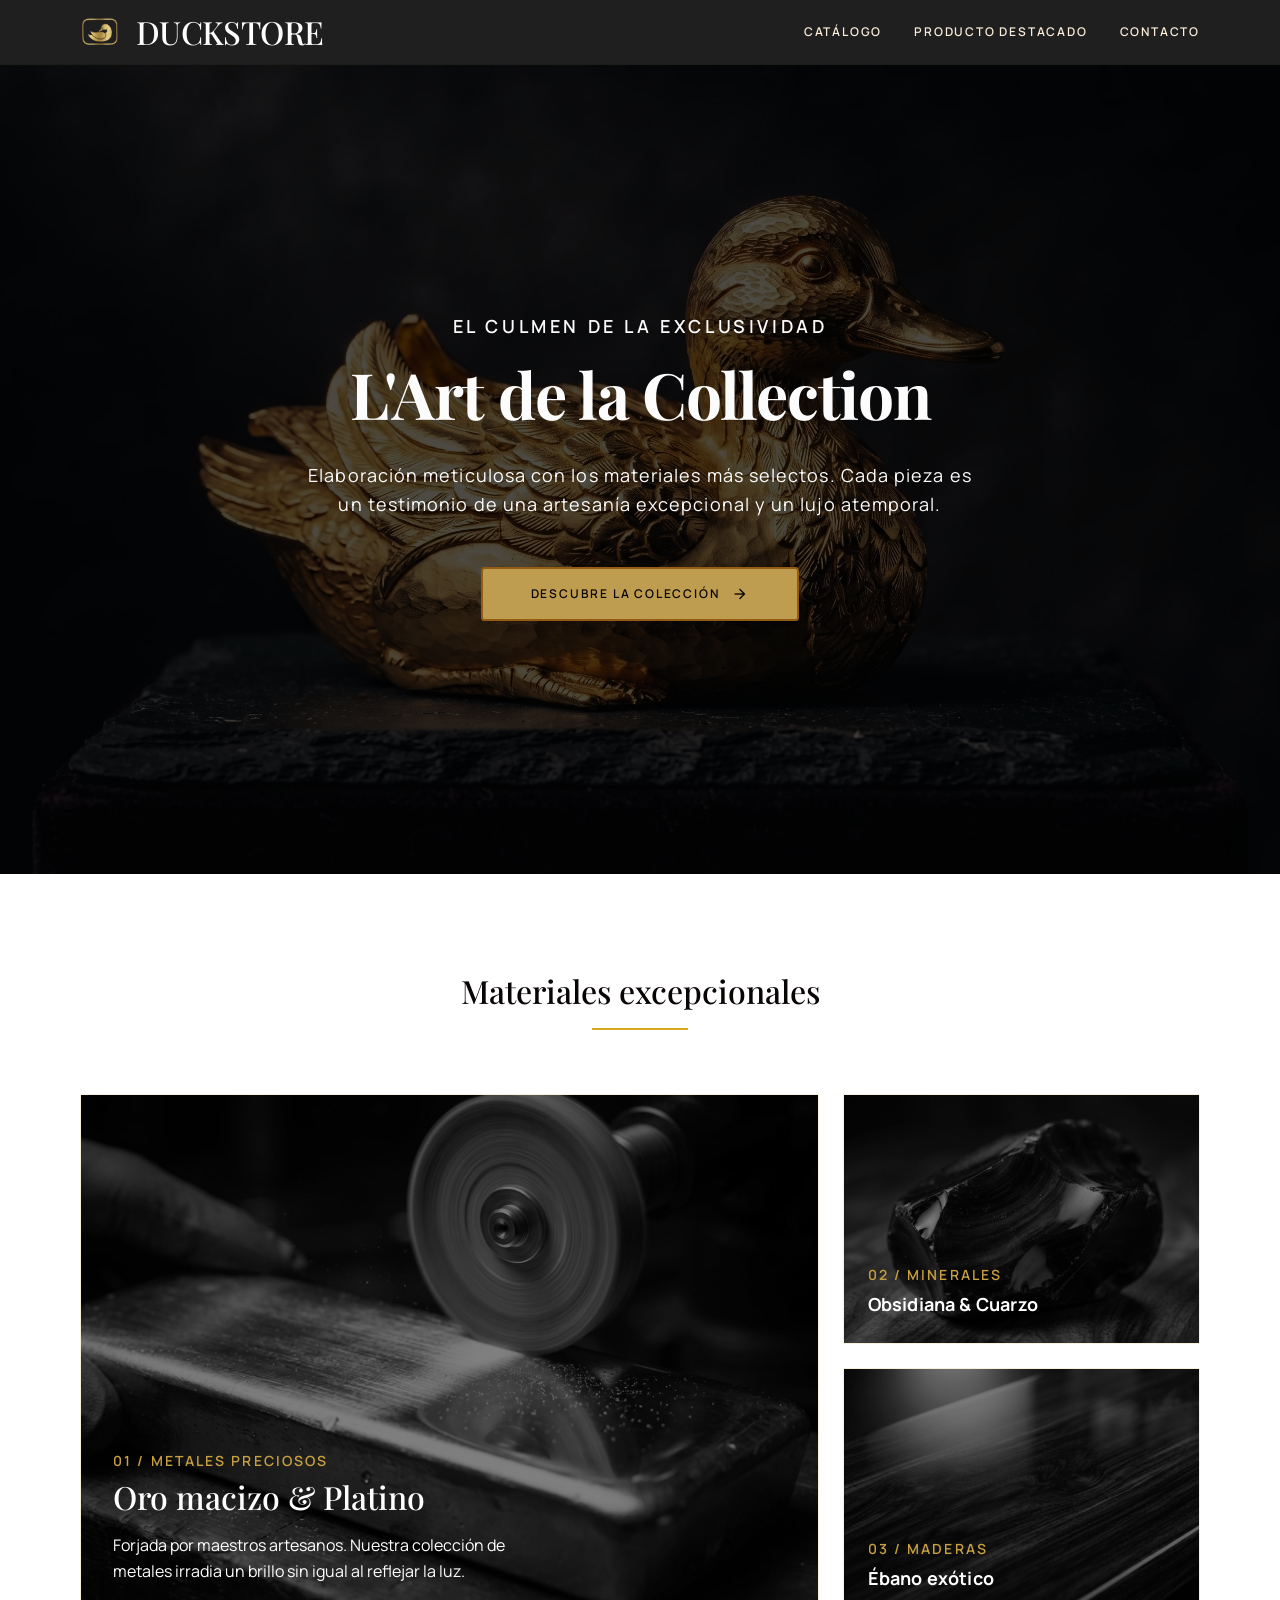
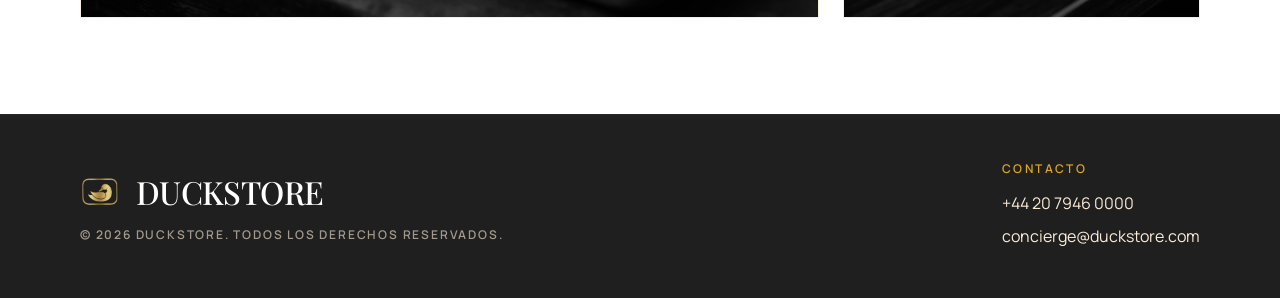
==== index.html @ ca92d534 "feat: change burguer icon and solve problem with active link on mobile" ====
<!DOCTYPE html>
<html lang="es">
<head>
  <meta charset="utf-8">
  <meta name="viewport" content="width=device-width, initial-scale=1.0">
  <title>DuckStore - L'Art de la Collection</title>
  
  <!-- Fuentes -->
  <link rel="preconnect" href="https://fonts.googleapis.com">
  <link rel="preconnect" href="https://fonts.gstatic.com" crossorigin>
  <link href="https://fonts.googleapis.com/css2?family=Material+Symbols+Outlined:wght,FILL@100..700,0..1&display=swap" rel="stylesheet">
  <link href="https://fonts.googleapis.com/css2?family=Playfair+Display:wght@500;600;700&family=Manrope:wght@400;600&display=swap" rel="stylesheet">
  
  <!-- Estilos personalizados -->
  <link rel="stylesheet" href="src/css/styles-inicio.css">
  <link rel="stylesheet" href="src/css/global-styles.css">
  
  <!-- Scripts -->
  <script src="src/js/global-js.js"></script>
</head>
<body>
  <!-- Header / Navegacion -->
  <header class="site-header">
    <div class="container header-inner">
      <a class="logo-link" href="index.html">
        <img 
          src="./src/img/logo-duck.webp"
          alt="DUCKSTORE Logo" 
          class="logo-img"
        >
        <span class="logo-text">DUCKSTORE</span>
      </a>

      <nav class="nav-desktop">
        <a class="nav-link" href="pages/catalog.html">CATÁLOGO</a>
        <a class="nav-link" href="pages/product.html">PRODUCTO DESTACADO</a>
        <a class="nav-link" href="pages/contact.html">CONTACTO</a>
      </nav>
   
      <button class="hamburger-btn" id="hamburger-btn" aria-label="Abrir menú">
        <img src="src/img/icono-burguer.webp" alt="Menú" class="hamburger-icon">
      </button>
    </div>
    
    <nav class="nav-mobile" id="nav-mobile">
      <a class="nav-mobile-link" href="pages/catalog.html">CATÁLOGO</a>
      <a class="nav-mobile-link" href="pages/product.html">PRODUCTO DESTACADO</a>
      <a class="nav-mobile-link" href="pages/contact.html">CONTACTO</a>
    </nav>
  </header>

  <!-- Contenido principal -->
  <main class="site-main">
    <!-- Hero Section -->
    <section class="hero">
      <div class="hero-bg">
        <div 
          class="hero-bg-image" 
          style="background-image: url('./src/img/index-duck.webp');"
        ></div>
        <div class="hero-overlay"></div>
      </div>
      
      <div class="hero-content">
        <p class="hero-eyebrow">EL CULMEN DE LA EXCLUSIVIDAD</p>
        <h1 class="hero-title">L'Art de la Collection</h1>
        <p class="hero-description">
          Elaboración meticulosa con los materiales más selectos. Cada pieza es un testimonio de una artesanía excepcional y un lujo atemporal.
        </p>
        <a class="hero-cta" href="pages/catalog.html">
          DESCUBRE LA COLECCIÓN
          <span class="material-symbols-outlined hero-cta-icon">arrow_forward</span>
        </a>
      </div>
    </section>

    <!-- Materials Section -->
    <section class="materials">
      <div class="materials-header">
        <h2 class="materials-title">Materiales excepcionales</h2>
        <div class="materials-divider"></div>
      </div>
      
      <div class="materials-grid">
        <!-- Card grande (oro y platino) -->
        <article class="material-card material-card-large">
          <div 
            class="material-card-bg" 
            style="background-image: url('./src/img/forja.webp');"
          ></div>
          <div class="material-card-overlay"></div>
          <div class="material-card-content">
            <p class="material-card-label">01 / METALES PRECIOSOS</p>
            <h3 class="material-card-title">Oro macizo &amp; Platino</h3>
            <p class="material-card-description">
              Forjada por maestros artesanos. Nuestra colección de metales irradia un brillo sin igual al reflejar la luz.
            </p>
          </div>
          <div class="material-card-accent"></div>
        </article>
        
        <!-- Cards pequenas (columna derecha) -->
        <div class="material-cards-small">
          <!-- Obsidian & Quartz -->
          <article class="material-card material-card-small">
            <div 
              class="material-card-bg" 
              style="background-image: url('./src/img/obsidian.webp');"
            ></div>
            <div class="material-card-overlay"></div>
            <div class="material-card-content">
              <p class="material-card-label">02 / MINERALES</p>
              <h3 class="material-card-title">Obsidiana &amp; Cuarzo</h3>
            </div>
          </article>
          
          <!-- Exotic Ebony -->
          <article class="material-card material-card-small">
            <div 
              class="material-card-bg" 
              style="background-image: url('./src/img/wood.webp');"
            ></div>
            <div class="material-card-overlay"></div>
            <div class="material-card-content">
              <p class="material-card-label">03 / MADERAS</p>
              <h3 class="material-card-title">Ébano exótico</h3>
            </div>
          </article>
        </div>
      </div>
    </section>
  </main>

  <!-- Footer -->
  <footer class="site-footer">
    <div class="footer-inner">
      <div class="footer-brand">
        <div class="footer-logo-wrapper">
          <img 
            src="./src/img/logo-duck.webp" 
            alt="DUCKSTORE Logo" 
            class="footer-logo"
          />
           <span class="footer-brand-name">DUCKSTORE</span>
        </div>
        <p class="footer-copyright">
          © 2026 DUCKSTORE. TODOS LOS DERECHOS RESERVADOS.
        </p>
      </div>
      
      <div class="footer-concierge">
        <h4 class="footer-concierge-label">CONTACTO</h4>
        <a href="tel:+442079460000" class="footer-link">+44 20 7946 0000</a>
        <a href="mailto:concierge@duckstore.com" class="footer-link">concierge@duckstore.com</a>
      </div>
  </footer>

  <!-- Script para efecto scroll en header -->
  <script>
    window.addEventListener('scroll', () => {
      const nav = document.getElementById('top-nav');
      if (window.scrollY > 50) {
        nav.classList.add('scrolled');
      } else {
        nav.classList.remove('scrolled');
      }
    });
  </script>
</body>
</html>
---- src/css/styles-inicio.css ----
/* ===================================
   DuckStore - Custom CSS
   =================================== */

/* --- Variables de diseño (extraidas de Tailwind config) --- */
:root {
  /* Colores personalizados */
  /* --color-on-error: #690005; */
  /* --color-secondary-fixed: #e2e3df; */
  /* --color-tertiary-fixed-dim: #c8c6c5; */
  /* --color-inverse-on-surface: #f5f5f5; */
  /* --color-on-tertiary: #f5f5f5; */
  /* --color-on-tertiary-fixed-variant: #474746; */
  /* --color-surface-bright: #f5f5f5; */
  /* --color-on-secondary-container: #1a1c1a; */
  /* --color-outline: #757768; */
  --color-surface-container-lowest: #ffffff;
  /* --color-tertiary-fixed: #e5e2e1; */
  /* --color-primary: #8a6d00; */
  /* --color-surface-tint: #e9c349; */
  /* --color-secondary-fixed-dim: #c6c7c3; */
  /* --color-surface-container-highest: #e8e8e8; */
  /* --color-secondary: #5c5d5a; */
  /* --color-on-surface: #1a1c1a; */
  /* --color-error: #ffb4ab; */
  /* --color-on-primary-container: #ffffff; */
  /* --color-on-secondary-fixed-variant: #454745; */
  /* --color-surface-container-high: #eeeeee; */
  /* --color-on-primary-fixed: #ffffff; */
  /* --color-inverse-surface: #1a1c1a; */
  /* --color-on-error-container: #ffdad6; */
  /* --color-on-surface-variant: #474640; */
  /* --color-error-container: #93000a; */
  /* --color-surface-variant: #e0ddd4; */
  /* --color-on-secondary-fixed: #f5f5f5; */
  /* --color-background: #ffffff; */
  /* --color-primary-fixed: #ffe088; */
  --color-on-background: #1a1c1a;
  /* --color-surface-container-low: #f2f2f2; */
  /* --color-inverse-primary: #f2ca50; */
  /* --color-secondary-container: #d8d9d6; */
  /* --color-on-tertiary-fixed: #f5f5f5; */
  /* --color-surface-dim: #d8d8d8; */
  /* --color-outline-variant: #c9c5b4; */
  /* --color-on-primary-fixed-variant: #ffffff; */
  /* --color-primary-container: #d4af37; */
  /* --color-surface-container: #f0f0f0; */
  /* --color-on-tertiary-container: #1c1b1b; */
  --color-on-primary: #ffffff;
  /* --color-surface: #ffffff; */
  /* --color-primary-fixed-dim: #e9c349; */
  /* --color-tertiary: #434343; */
  /* --color-on-secondary: #ffffff; */
  /* --color-tertiary-container: #b4b2b2; */

  /* Espaciado */
  --spacing-unit: 8px;
  --spacing-margin-mobile: 20px;
  --spacing-gutter: 24px;
  --spacing-container-max: 1440px;
  --spacing-margin-desktop: 80px;

  /* Bordes */
  --radius-default: 0.25rem;
  --radius-lg: 0.5rem;
  --radius-xl: 0.75rem;
  --radius-full: 9999px;
}

/* --- Reset básico y tipografias --- */
*,
*::before,
*::after {
  box-sizing: border-box;
  margin: 0;
  padding: 0;
}

html {
  font-size: 16px;
  -webkit-font-smoothing: antialiased;
  -moz-osx-font-smoothing: grayscale;
}

body {
  background-color: white;
  color: var(--color-on-background);
  font-family: 'Manrope', sans-serif;
  line-height: 1.6;
  min-height: 100vh;
  display: flex;
  flex-direction: column;
}


/* --- Utilidades de layout --- */
.container {
  max-width: var(--spacing-container-max);
  margin-left: auto;
  margin-right: auto;
  padding-left: var(--spacing-margin-mobile);
  padding-right: var(--spacing-margin-mobile);
}

@media (min-width: 768px) {
  .container {
    padding-left: var(--spacing-margin-desktop);
    padding-right: var(--spacing-margin-desktop);
  }
}

@media (min-width: 768px) {
  .nav-desktop {
    display: flex;
  }
}

/* --- Main content --- */
.site-main {
  flex-grow: 1;
  padding-top: 4rem; /* pt-16 = 64px */
}

/* --- Hero Section --- */
.hero {
  position: relative;
  min-height: 90vh;
  display: flex;
  align-items: center;
  justify-content: center;
  overflow: hidden;
}

.hero-bg {
  position: absolute;
  inset: 0;
  z-index: 0;
}

.hero-bg-image {
  width: 100%;
  height: 100%;
  background-size: cover;
  background-position: center;
  background-repeat: no-repeat;
  opacity: 1;
  filter: brightness(0.3);
}

/*.hero-overlay {
  position: absolute;
  inset: 0;
  background: linear-gradient(
    to bottom,
    rgba(19, 19, 19, 0.6),
    rgba(19, 19, 19, 0.2),
    rgba(19, 19, 19, 1)
  );
}*/

.hero-content {
  position: relative;
  z-index: 10;
  text-align: center;
  max-width: 56rem; /* max-w-4xl = 896px */
  margin-left: auto;
  margin-right: auto;
  padding-left: var(--spacing-margin-mobile);
  padding-right: var(--spacing-margin-mobile);
  padding-top: 6rem;
  padding-bottom: 6rem;
  display: flex;
  flex-direction: column;
  align-items: center;
}

@media (min-width: 768px) {
  .hero-content {
    padding-left: var(--spacing-margin-desktop);
    padding-right: var(--spacing-margin-desktop);
  }
}

.hero-eyebrow {
  font-family: 'Manrope', sans-serif;
  font-size: 18px;
  line-height: 1.0;
  letter-spacing: 0.15em;
  font-weight: 600;
  text-transform: uppercase;
  color:#fdfcfc;
  letter-spacing: 0.2em;
  margin-bottom: 1.5rem;
}

.hero-title {
  font-family: 'Playfair Display', serif;
  font-size: 32px;
  line-height: 1.2;
  font-weight: 600;
  color: #fdfcfc;
  margin-bottom: 2rem;
  leading-trim: tight;
}

@media (min-width: 768px) {
  .hero-title {
    font-size: 64px;
    line-height: 1.1;
    letter-spacing: -0.02em;
    font-weight: 700;
  }
}

.hero-description {
  font-family: 'Manrope', sans-serif;
  font-size: 18px;
  line-height: 1.6;
  letter-spacing: 0.06em;
  font-weight: 400 ;
  color:#fdfcfc;
  border-radius: 0.5rem;
  max-width: 42rem; /* max-w-2xl = 672px */
  margin-left: auto;
  margin-right: auto;
  margin-bottom: 3rem;
}

.hero-cta {
  display: inline-flex;
  align-items: center;
  justify-content: center;
  border: 2.5px solid #945c12;
  border-radius: 0.3em;
  color: #0a0505;
  background-color: #be9d50; 
  font-family: 'Manrope', sans-serif;
  font-size: 12px;
  line-height: 1.0;
  letter-spacing: 0.15em;
  font-weight: 600;
  text-transform: uppercase;
  padding-left: 3rem;
  padding-right: 3rem;
  padding-top: 1rem;
  padding-bottom: 1rem;
  text-decoration: none;
  transition: all 0.5s ease;
}

.hero-cta:hover {
  background-color:#945c12;
  color: var(--color-on-primary);
}

.hero-cta-icon {
  margin-left: 0.75rem;
  font-size: 18px;
  transition: transform 0.3s ease;
}

.hero-cta:hover .hero-cta-icon {
  transform: translateX(4px);
}

/* --- Materials Section --- */
.materials {
  padding-top: 6rem;
  padding-bottom: 6rem;
  max-width: var(--spacing-container-max);
  margin-left: auto;
  margin-right: auto;
  padding-left: var(--spacing-margin-mobile);
  padding-right: var(--spacing-margin-mobile);
}

@media (min-width: 768px) {
  .materials {
    padding-left: var(--spacing-margin-desktop);
    padding-right: var(--spacing-margin-desktop);
  }
}

.materials-header {
  text-align: center;
  margin-bottom: 4rem;
}

.materials-title {
  font-family: 'Playfair Display', serif;
  font-size: 32px;
  line-height: 1.3;
  font-weight: 500;
  color:#0a0505;
  margin-bottom: 1rem;
}

.materials-divider {
  height: 2px;
  width: 6rem;
  background-color: rgb(216, 169, 29);
  margin-left: auto;
  margin-right: auto;
}

.materials-grid {
  display: grid;
  grid-template-columns: 1fr;
  gap: var(--spacing-gutter);
}

@media (min-width: 768px) {
  .materials-grid {
    grid-template-columns: repeat(3, 1fr);
  }
}

.material-card-large {
  position: relative;
  grid-column: span 2;
  overflow: hidden;
  border: 1px solid rgba(212, 175, 55, 0.2);
  background-color: var(--color-surface-container-lowest);
  min-height: 400px;
  display: flex;
  align-items: flex-end;
}

@media (min-width: 768px) {
  .material-card-large {
    grid-column: span 2;
  }
}

.material-card-bg {
  position: absolute;
  inset: 0;
  background-size: cover;
  background-position: center;
  transition: transform 0.7s ease;
  opacity: 1;
  filter: brightness(0.5);
  mix-blend-mode: luminosity;
}

.material-card:hover .material-card-bg {
  transform: scale(1.05);
  mix-blend-mode: normal;
}

/*.material-card-overlay {
  position: absolute;
  inset: 0;
  background: linear-gradient(
    to top,
    rgba(19, 19, 19, 1),
    rgba(19, 19, 19, 0.5),
    transparent
  );
}*/

.material-card-content {
  position: relative;
  z-index: 10;
  padding: 2rem;
  width: 100%;
}

.material-card-label {
  font-family: 'Manrope', sans-serif;
  font-size: 14px;
  line-height: 1.0;
  letter-spacing: 0.15em;
  font-weight: 600;
  text-transform: uppercase;
  color:#c9a040;
  margin-bottom: 0.5rem;
}

.material-card-title {
  font-family: 'Playfair Display', serif;
  font-size: 32px;
  line-height: 1.3;
  font-weight: 500;
  color: white;
  margin-bottom: 1rem;
}

.material-card-description {
  font-family: 'Manrope', sans-serif;
  font-size: 16px;
  line-height: 1.6;
  font-weight: 400;
  color: white;
  max-width: 28rem;
}

.material-card-accent {
  position: absolute;
  bottom: 0;
  left: 0;
  width: 100%;
  height: 1px;
  background-color: black;
  transform: scaleX(0);
  transition: transform 0.5s ease;
  transform-origin: left;
}

.material-card:hover .material-card-accent {
  transform: scaleX(1);
}

.material-cards-small {
  display: flex;
  flex-direction: column;
  gap: var(--spacing-gutter);
}

.material-card-small {
  position: relative;
  overflow: hidden;
  border: 1px solid rgba(212, 175, 55, 0.2);
  background-color: var(--color-surface-container-lowest);
  flex-grow: 1;
  display: flex;
  align-items: flex-end;
  min-height: 250px;
}

.material-card-small .material-card-content {
  padding: 1.5rem;
}

/*.material-card-small .material-card-overlay {
  background: linear-gradient(
    to top,
    rgba(19, 19, 19, 1),
    rgba(19, 19, 19, 0.2),
    transparent
  );
}*/

.material-card-small .material-card-title {
  font-family: 'Manrope', sans-serif;
  font-size: 18px;
  line-height: 1.6;
  letter-spacing: 0.01em;
  font-weight: 400;
  font-weight: 700;
  color: white;
  margin-bottom: 0;
}

@media (min-width: 768px) {
  .hidden-mobile {
    display: flex;
  }
}
---- src/css/global-styles.css ----
/* --- Header / Nav --- */
.site-header {
  position: fixed;
  top: 0;
  left: 0;
  width: 100%;
  z-index: 50;
  background-color: rgba(19, 19, 19, 0.95);
  border-bottom: 1px solid rgba(77, 70, 53, 0.2);
}

.header-inner {
  display: flex;
  justify-content: space-between;
  align-items: center;
  height: 4rem;
}

.logo-link {
  display: flex;
  align-items: center;
  gap: 1rem;
  text-decoration: none;
}

.logo-img {
  height: 2.5rem;
  width: 2.5rem;
  object-fit: contain;
}

.logo-text {
  font-family: 'Playfair Display', serif;
  font-size: 32px;
  line-height: 1.3;
  font-weight: 500;
  letter-spacing: -0.02em;
  color: white;
}

.nav-desktop {
  display: none;
  gap: 2rem;
  align-items: center;
  color:antiquewhite;
}

@media (min-width: 1024px) {
  .nav-desktop {
    display: flex;
  }
}

.nav-link {
  font-family: 'Manrope', sans-serif;
  font-size: 12px;
  line-height: 1.0;
  letter-spacing: 0.15em;
  font-weight: 600;
  text-transform: uppercase;
  color:antiquewhite;
  text-decoration: none;
  transition: color 0.3s ease;
}

.nav-link:hover {
  color:darkgoldenrod;
}

.nav-link.active {
  color: darkgoldenrod;
  font-weight: 700;
  border-bottom: 1px solid darkgoldenrod;
  padding-bottom: 0.25rem;
}

.header-actions {
  display: flex;
  align-items: center;
  gap: 1rem;
}


/* --- Hamburger Button --- */
.hamburger-btn {
  display: block;
  background: none;
  border: none;
  cursor: pointer;
  padding: 0.5rem;
  z-index: 60;
}

.hamburger-icon {
  width: 28px;
  height: 28px;
  object-fit: contain;
}

@media (min-width: 1024px) {
  .hamburger-btn {
    display: none;
  }
}

/* --- Mobile Nav --- */
.nav-mobile {
  display: none;
  flex-direction: column;
  align-items: center;
  gap: 0;
  padding: 1rem 0;
  border-top: 1px solid rgba(255, 255, 255, 0.1);
}

.nav-mobile.active {
  display: flex;
}

.nav-mobile-link {
  font-family: 'Manrope', sans-serif;
  font-size: 14px;
  line-height: 1.0;
  letter-spacing: 0.15em;
  font-weight: 600;
  text-transform: uppercase;
  color: #e5e2e1;
  text-decoration: none;
  padding: 1rem 0;
  width: 100%;
  text-align: center;
  transition: color 0.3s ease, background-color 0.3s ease;
}

.nav-mobile-link:hover,
.nav-mobile-link.active {
  color:goldenrod;
  background-color: rgba(255, 255, 255, 0.05);
}

@media (min-width: 1024px) {
  .nav-mobile {
    display: none !important;
  }
}

/* --- Footer --- */
.site-footer {
  background-color: rgba(19, 19, 19, 0.95);
  border-top: 1px solid rgba(77, 70, 53, 0.2);
  padding-top: 3rem;
  padding-bottom: 3rem;
  margin-top: auto;
}

.footer-inner {
  max-width: var(--spacing-container-max);
  margin-left: auto;
  margin-right: auto;
  padding-left: var(--spacing-margin-mobile);
  padding-right: var(--spacing-margin-mobile);
  display: flex;
  flex-direction: column;
  justify-content: space-between;
  align-items: flex-start;
  gap: 2rem;
}

@media (min-width: 768px) {
  .footer-inner {
    padding-left: var(--spacing-margin-desktop);
    padding-right: var(--spacing-margin-desktop);
    flex-direction: row;
    align-items: center;
  }
}

.footer-brand {
  display: flex;
  flex-direction: column;
  gap: 1rem;
}

.footer-logo-wrapper {
  display: flex;
  align-items: center;
  gap: 1rem;
}

.footer-logo {
  height: 2.5rem;
  width: 2.5rem;
  object-fit: contain;
}

.footer-brand-name {
  font-family: 'Playfair Display', serif;
  font-size: 32px;
  line-height: 1.3;
  font-weight: 500;
  letter-spacing: -0.02em;
  color: white;
}

.footer-copyright {
  font-family: 'Manrope', sans-serif;
  font-size: 12px;
  line-height: 1.0;
  letter-spacing: 0.15em;
  font-weight: 600;
  text-transform: uppercase;
  color:antiquewhite;
  opacity: 0.6;
}

.footer-concierge {
  display: flex;
  flex-direction: column;
  gap: 0.5rem;
}

.footer-concierge-label {
  font-family: 'Manrope', sans-serif;
  font-size: 12px;
  line-height: 1.0;
  letter-spacing: 0.15em;
  font-weight: 600;
  text-transform: uppercase;
  color:goldenrod;
  letter-spacing: 0.2em;
  margin-bottom: 0.5rem;
}

.footer-link {
  font-family: 'Manrope', sans-serif;
  font-size: 16px;
  line-height: 1.6;
  font-weight: 400;
  color:antiquewhite;
  text-decoration: none;
  transition: color 0.3s ease;
}

.footer-link:hover {
  color: var(--color-primary);
}

/* --- Scrollbar oculta para filtros --- */
.no-scrollbar {
  -ms-overflow-style: none;
  scrollbar-width: none;
}

.no-scrollbar::-webkit-scrollbar {
  display: none;
}
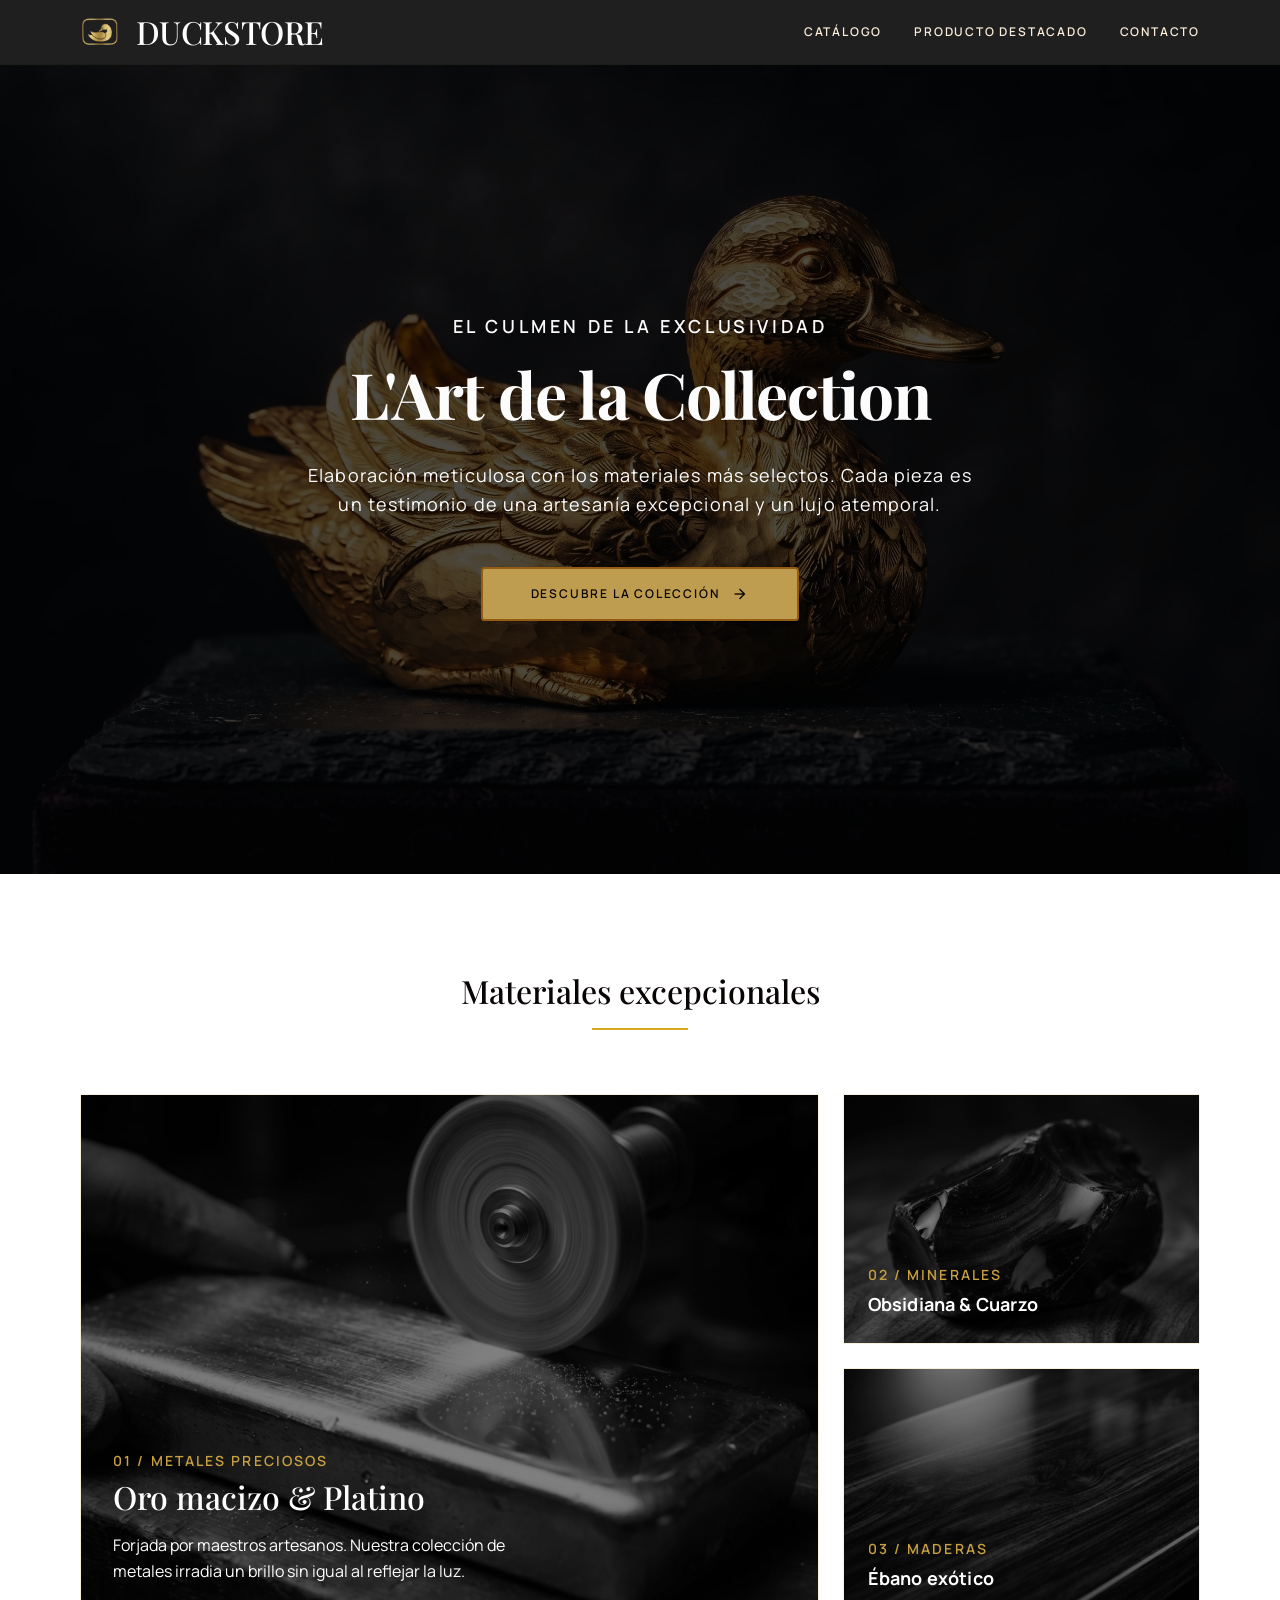
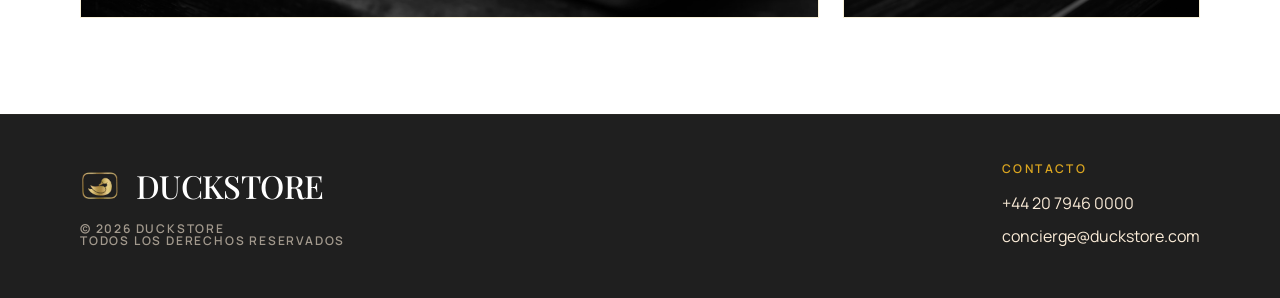
==== commit b270cb2d: "feat: update and sync copyright notice to footer" ====
--- a/index.html
+++ b/index.html
@@ -144,7 +144,8 @@
            <span class="footer-brand-name">DUCKSTORE</span>
         </div>
         <p class="footer-copyright">
-          © 2026 DUCKSTORE. TODOS LOS DERECHOS RESERVADOS.
+          © 2026 DUCKSTORE<br>
+          TODOS LOS DERECHOS RESERVADOS
         </p>
       </div>
       
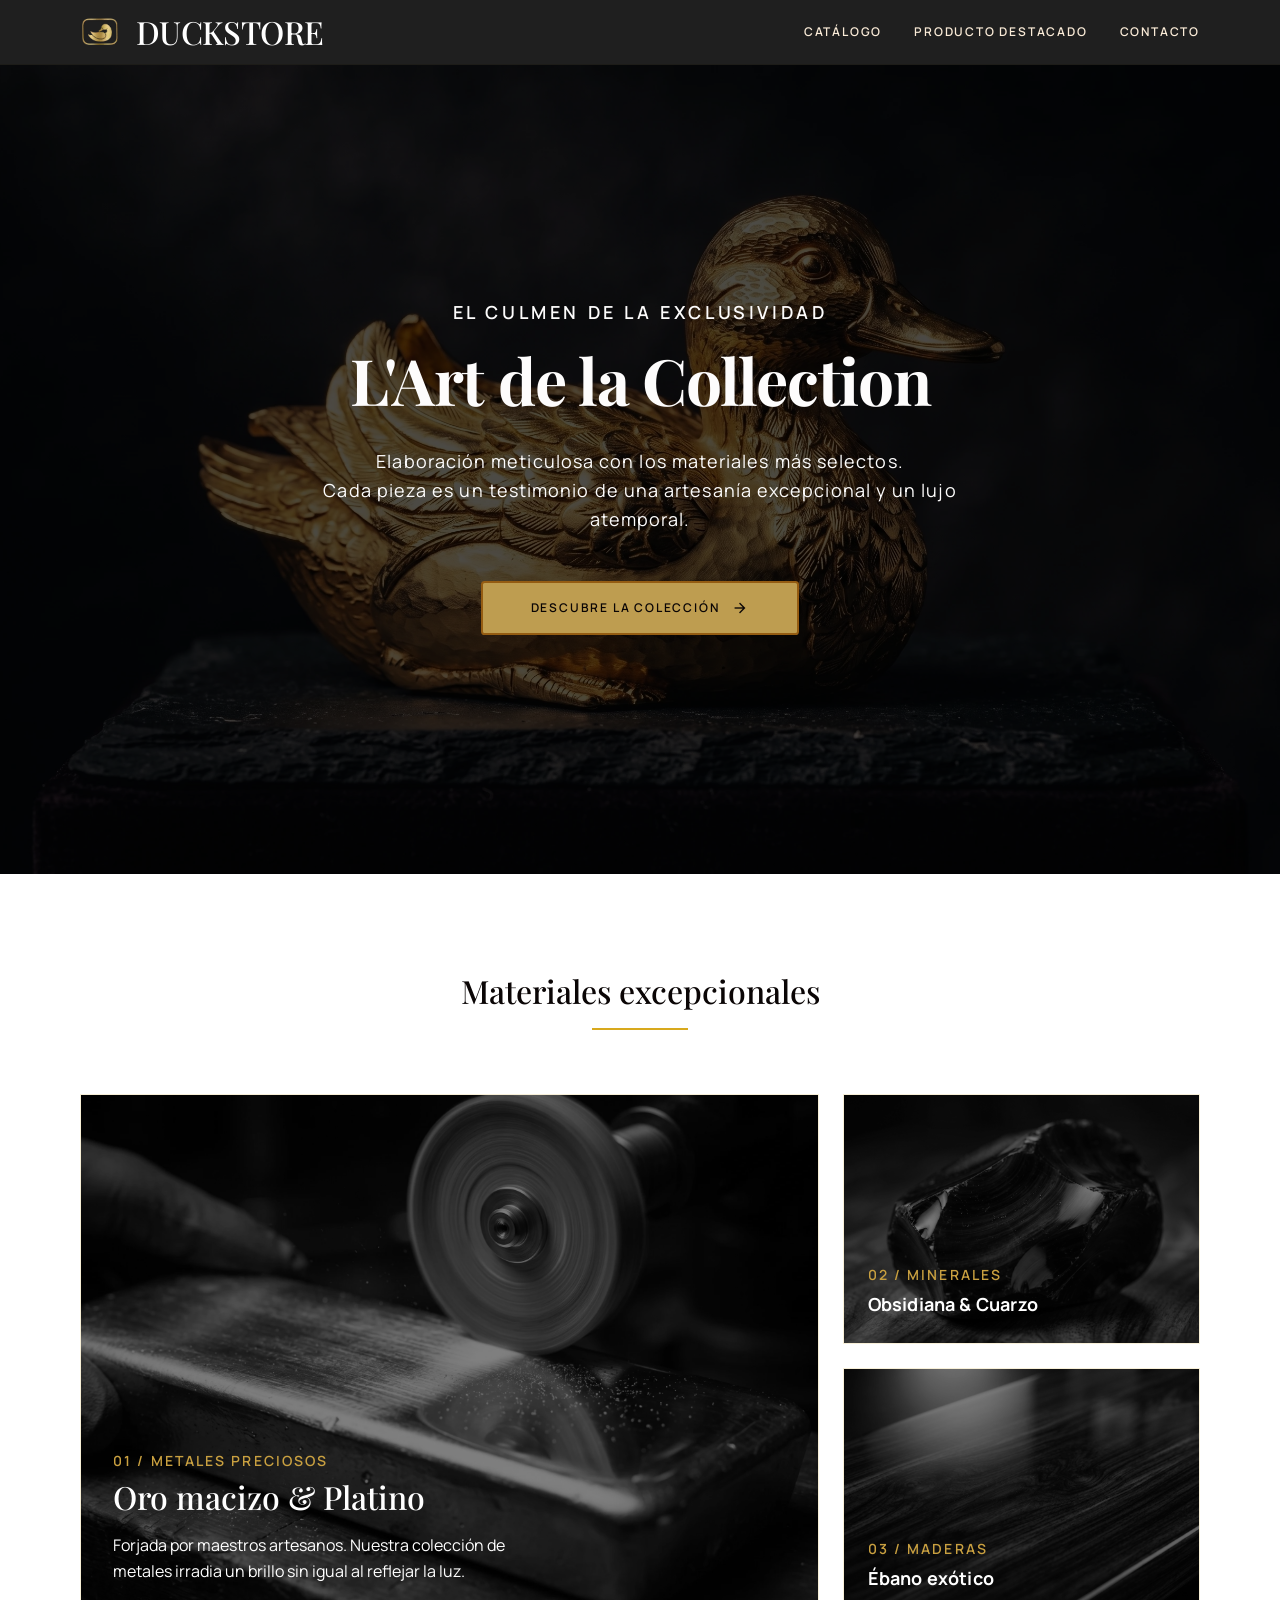
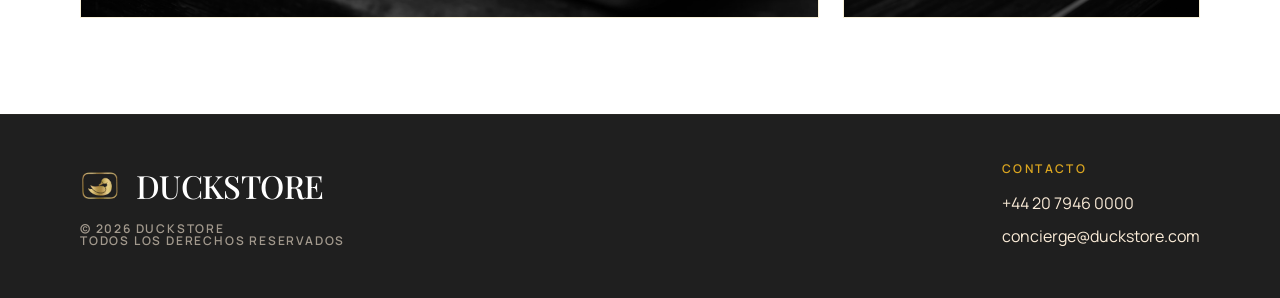
==== commit 3c261194: "content: improve webpage copy" ====
--- a/index.html
+++ b/index.html
@@ -3,7 +3,7 @@
 <head>
   <meta charset="utf-8">
   <meta name="viewport" content="width=device-width, initial-scale=1.0">
-  <title>DuckStore - L'Art de la Collection</title>
+  <title>L'Art de la Collection | DuckStore</title>
   
   <!-- Fuentes -->
   <link rel="preconnect" href="https://fonts.googleapis.com">
@@ -65,7 +65,9 @@
         <p class="hero-eyebrow">EL CULMEN DE LA EXCLUSIVIDAD</p>
         <h1 class="hero-title">L'Art de la Collection</h1>
         <p class="hero-description">
-          Elaboración meticulosa con los materiales más selectos. Cada pieza es un testimonio de una artesanía excepcional y un lujo atemporal.
+          Elaboración meticulosa con los materiales más selectos.
+          <br>
+          Cada pieza es un testimonio de una artesanía excepcional y un lujo atemporal.
         </p>
         <a class="hero-cta" href="pages/catalog.html">
           DESCUBRE LA COLECCIÓN
--- a/src/css/styles-inicio.css
+++ b/src/css/styles-inicio.css
@@ -16,7 +16,7 @@
   /* --color-outline: #757768; */
   --color-surface-container-lowest: #ffffff;
   /* --color-tertiary-fixed: #e5e2e1; */
-  /* --color-primary: #8a6d00; */
+  --color-primary: #f2ca50;
   /* --color-surface-tint: #e9c349; */
   /* --color-secondary-fixed-dim: #c6c7c3; */
   /* --color-surface-container-highest: #e8e8e8; */
@@ -200,7 +200,6 @@
   font-weight: 600;
   color: #fdfcfc;
   margin-bottom: 2rem;
-  leading-trim: tight;
 }
 
 @media (min-width: 768px) {
